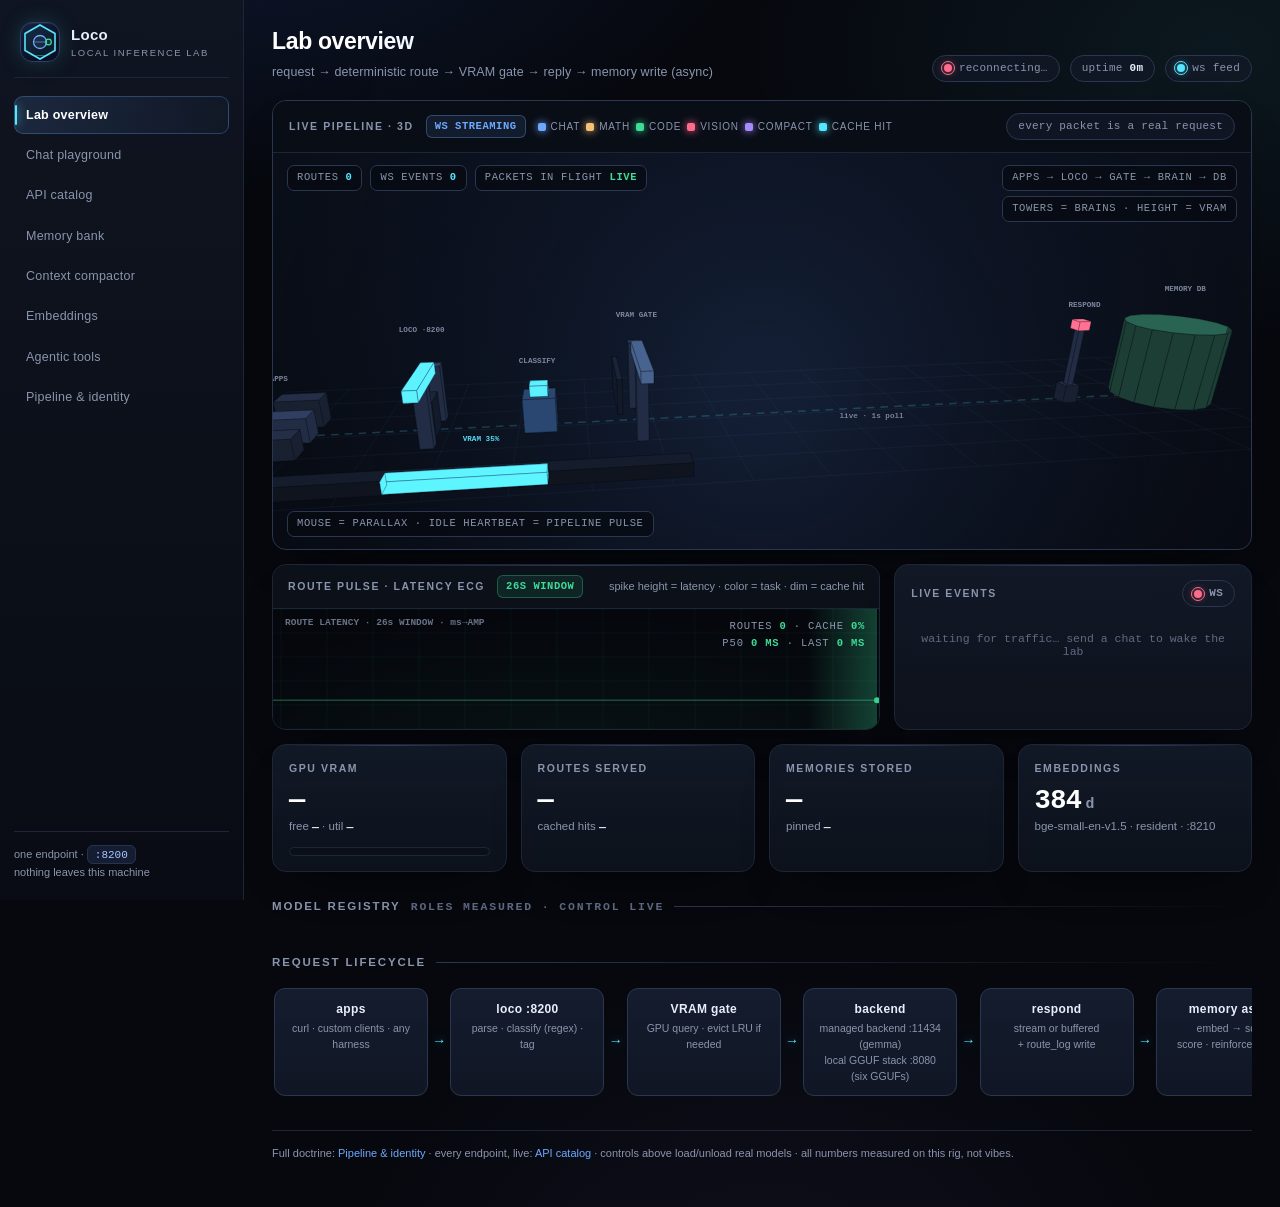
==== ui/index.html @ 3562b2ec "Loco 2.0.0 — local inference lab One local endpoint for the whole rig: deterministic routing, VRAM-g" ====
<!doctype html>
<html lang="en">
<head>
<meta charset="utf-8">
<meta name="viewport" content="width=device-width,initial-scale=1">
<title>Loco — Lab Overview</title>
<link rel="icon" href="data:image/svg+xml,%3Csvg xmlns=%22http://www.w3.org/2000/svg%22 viewBox=%220 0 38 38%22%3E%3Cpath d=%22M19 2 L34 10.5 V27.5 L19 36 L4 27.5 V10.5 Z%22 stroke=%2257e6ff%22 stroke-width=%221.6%22/%3E%3Ccircle cx=%2219%22 cy=%2219%22 r=%226.5%22 stroke=%226ea8ff%22 stroke-width=%221.3%22/%3E%3C/svg%3E">
<link rel="stylesheet" href="/ui/app.css">
</head><body data-active="index.html">
<aside class="side">
  <div class="brand"><div class="logo" style="display:grid;place-items:center"><svg width="38" height="38" viewBox="0 0 38 38" fill="none" xmlns="http://www.w3.org/2000/svg" role="img" aria-label="Loco"><path d="M19 2 L34 10.5 V27.5 L19 36 L4 27.5 V10.5 Z" stroke="#57e6ff" stroke-width="1.6" fill="rgba(87,230,255,0.05)"/><circle cx="19" cy="19" r="6.5" stroke="#6ea8ff" stroke-width="1.3" fill="rgba(110,168,255,0.08)"/><circle cx="27.5" cy="19" r="2.8" stroke="#3ddc97" stroke-width="1.2" fill="rgba(61,220,151,0.1)"/><path d="M13.2 19 H24.8" stroke="#8ab4f8" stroke-width="1.1" opacity="0.55"/></svg></div><div><b>Loco</b><small>local inference lab</small></div></div>
  <nav class="nav" id="nav"></nav>
  <div class="footer">one endpoint · <span class="tag">:8200</span><br>nothing leaves this machine</div>
</aside>
<main class="main">
  <div class="top">
    <div>
      <h1>Lab overview</h1>
      <div class="sub">request → deterministic route → VRAM gate → reply → memory write (async)</div>
    </div>
    <div class="row">
      <span class="pill"><span class="dot live-dot" id="liveDot"></span> <span id="liveTxt">connecting…</span></span>
      <span class="pill">uptime <b id="up">—</b></span>
      <span class="pill"><span class="dot acc"></span> ws feed</span>
    </div>
  </div>

  <!-- ======================= 3D LIVE PIPELINE ======================= -->
  <div class="scene-card card">
    <div class="scene-head">
      <h3>live pipeline · 3d</h3>
      <span class="badge acc">ws streaming</span>
      <div class="legend">
        <span class="lg"><i style="background:#6ea8ff;color:#6ea8ff"></i>chat</span>
        <span class="lg"><i style="background:#f6c177;color:#f6c177"></i>math</span>
        <span class="lg"><i style="background:#3ddc97;color:#3ddc97"></i>code</span>
        <span class="lg"><i style="background:#ff6b8a;color:#ff6b8a"></i>vision</span>
        <span class="lg"><i style="background:#a78bfa;color:#a78bfa"></i>compact</span>
        <span class="lg"><i style="background:#57e6ff;color:#57e6ff"></i>cache hit</span>
      </div>
      <span class="spacer"></span>
      <span class="pill">every packet is a real request</span>
    </div>
    <div class="scene-stage">
      <canvas id="scene"></canvas>
      <div class="hud tl">
        <span class="hud-chip">routes <b id="hudRoutes">0</b></span>
        <span class="hud-chip">ws events <b id="hudEvents">0</b></span>
        <span class="hud-chip grn">packets in flight <b id="hudFly">live</b></span>
      </div>
      <div class="hud tr">
        <span class="hud-chip">apps → loco → gate → brain → db</span>
        <span class="hud-chip amb">towers = brains · height = vram</span>
      </div>
      <div class="hud bl">
        <span class="hud-chip">mouse = parallax · idle heartbeat = pipeline pulse</span>
      </div>
    </div>
  </div>

  <!-- ======================= ECG + EVENT TICKER ======================= -->
  <div class="grid g2" style="grid-template-columns:1.7fr 1fr;margin-top:14px">
    <div class="card ecg-card">
      <div class="ecg-head">
        <h3>route pulse · latency ecg</h3>
        <span class="badge">26s window</span>
        <span class="spacer"></span>
        <span class="muted" style="font-size:11px">spike height = latency · color = task · dim = cache hit</span>
      </div>
      <div class="ecg-body">
        <canvas id="ecg"></canvas>
        <div class="ecg-stats" id="ecgStats">waiting for traffic…</div>
      </div>
    </div>
    <div class="card">
      <h3>live events <span class="spacer"></span><span class="pill"><span class="dot live-dot"></span> ws</span></h3>
      <div class="ticker" id="ticker"><div class="empty">waiting for traffic… send a chat to wake the lab</div></div>
    </div>
  </div>

  <!-- ============================ KPIs ============================ -->
  <div class="grid g4" style="margin-top:14px">
    <div class="card">
      <h3>GPU VRAM</h3>
      <div class="kpi" id="gpuUsed">—</div>
      <small class="mini">free <b id="gpuFree">—</b> · util <b id="gpuUtil">—</b></small>
      <div class="bar" style="margin-top:10px"><i id="gpuBar" style="width:0%"></i></div>
    </div>
    <div class="card">
      <h3>Routes served</h3>
      <div class="kpi" id="routes">—</div>
      <small class="mini">cached hits <b id="cacheHits">—</b></small>
    </div>
    <div class="card">
      <h3>Memories stored</h3>
      <div class="kpi" id="notes">—</div>
      <small class="mini">pinned <b id="pinned">—</b></small>
    </div>
    <div class="card">
      <h3>Embeddings</h3>
      <div class="kpi">384<span class="u">d</span></div>
      <small class="mini">bge-small-en-v1.5 · resident · :8210</small>
    </div>
  </div>

  <div id="presetBanner" style="margin-top:14px"></div>

  <!-- ========================= REGISTRY ========================= -->
  <div class="sec">model registry <span class="n">roles measured · control live</span></div>
  <div class="grid g3" id="registry"></div>

  <!-- ========================= PIPELINE ========================= -->
  <div class="sec">request lifecycle</div>
  <div class="flow" id="pipeline">
    <div class="step"><b>apps</b><small>curl · custom clients · any harness</small></div>
    <div class="arrow">→</div>
    <div class="step"><b>loco :8200</b><small>parse · classify (regex) · tag</small></div>
    <div class="arrow">→</div>
    <div class="step"><b>VRAM gate</b><small>GPU query · evict LRU if needed</small></div>
    <div class="arrow">→</div>
    <div class="step"><b>backend</b><small>managed backend :11434 (gemma)<br>local GGUF stack :8080 (six GGUFs)</small></div>
    <div class="arrow">→</div>
    <div class="step"><b>respond</b><small>stream or buffered<br>+ route_log write</small></div>
    <div class="arrow">→</div>
    <div class="step"><b>memory async</b><small>embed → sqlite<br>score · reinforce · decay</small></div>
  </div>

  <div class="footer">
    Full doctrine: <a href="/ui/pipeline.html">Pipeline &amp; identity</a> ·
    every endpoint, live: <a href="/ui/api.html">API catalog</a> ·
    controls above load/unload real models · all numbers measured on this rig, not vibes.
  </div>
</main>
<script src="/ui/app.js"></script>
<script src="/ui/scene.js"></script>
<script src="/ui/index.js"></script>
</body>
</html>
---- ui/app.css ----
/* ============================================================================
   Loco UI — instrument-panel design system
   zero dependencies · system font stacks · no CDNs, no web fonts
   dark lab console: deep navy field, hairline panels, monospace numerics
   ========================================================================== */
:root{
  --bg:#06080e;
  --glow-a:rgba(64,120,255,.14);
  --glow-b:rgba(87,230,255,.07);
  --glow-c:rgba(167,139,250,.06);
  --panel:#0d121c;
  --panel2:#121927;
  --panel3:#182135;
  --line:#1d2637;
  --line2:#2b3650;
  --text:#e9eefb;
  --dim:#8a95ad;
  --dim2:#5f6a82;
  --acc:#6ea8ff;
  --acc2:#57e6ff;
  --grn:#3ddc97;
  --amb:#f6c177;
  --red:#ff6b8a;
  --vio:#a78bfa;
  --mono:ui-monospace,SFMono-Regular,"SF Mono",Menlo,Consolas,"Liberation Mono",monospace;
  --sans:ui-sans-serif,-apple-system,BlinkMacSystemFont,"Segoe UI",Roboto,Helvetica,Arial,sans-serif;
  --rad:14px;
  --rad-sm:9px;
  --shadow:0 22px 48px -28px rgba(0,0,0,.9);
  --side-w:244px;
}
*{box-sizing:border-box;margin:0;padding:0}
html{-webkit-text-size-adjust:100%}
body{
  background:
    radial-gradient(900px 520px at 18% -10%, var(--glow-a), transparent 60%),
    radial-gradient(760px 480px at 95% 4%, var(--glow-b), transparent 62%),
    radial-gradient(680px 560px at 60% 110%, var(--glow-c), transparent 65%),
    var(--bg);
  color:var(--text);
  font:14px/1.55 var(--sans);
  display:flex;
  min-height:100vh;
  -webkit-font-smoothing:antialiased;
}
a{color:var(--acc);text-decoration:none;transition:color .15s}
a:hover{color:var(--acc2)}
code,pre{font-family:var(--mono);background:var(--panel2);border:1px solid var(--line);border-radius:7px}
code{padding:1px 5px;font-size:.92em;color:#bcd3ff}
pre{padding:11px 12px;overflow:auto;font-size:12px;line-height:1.6}
pre code{background:none;border:none;padding:0;color:inherit}
b,strong{font-weight:650}
em{color:var(--acc2);font-style:normal}
::selection{background:rgba(110,168,255,.28)}
::-webkit-scrollbar{width:10px;height:10px}
::-webkit-scrollbar-track{background:transparent}
::-webkit-scrollbar-thumb{background:#1c2536;border-radius:99px;border:2px solid transparent;background-clip:content-box}
::-webkit-scrollbar-thumb:hover{background:#2b3650;background-clip:content-box}

/* ---------- sidebar ------------------------------------------------------ */
.side{
  width:var(--side-w);flex:0 0 var(--side-w);
  background:linear-gradient(180deg,rgba(16,22,34,.94),rgba(9,12,20,.96));
  border-right:1px solid var(--line);
  padding:18px 14px;
  position:sticky;top:0;height:100vh;
  display:flex;flex-direction:column;
  backdrop-filter:blur(6px);
  z-index:5;
}
.brand{display:flex;align-items:center;gap:11px;padding:4px 6px 15px;border-bottom:1px solid var(--line);margin-bottom:12px}
.brand .logo{
  width:40px;height:40px;border-radius:12px;
  background:linear-gradient(140deg,#16233f,#0a1020 70%);
  border:1px solid #2b3f6b;
  display:grid;place-items:center;
  box-shadow:0 0 24px -8px rgba(87,230,255,.5), inset 0 1px 0 rgba(255,255,255,.06);
  position:relative;overflow:hidden;
}
.brand .logo svg{display:block}
.brand .logo::after{
  content:"";position:absolute;inset:auto 8px 5px;height:1.5px;border-radius:2px;
  background:linear-gradient(90deg,transparent,var(--acc2),transparent);
  opacity:.45;animation:sweep 3.2s ease-in-out infinite;
}
.brand b{font-size:15px;letter-spacing:.02em}
.brand small{display:block;color:var(--dim);font-size:9.5px;letter-spacing:.16em;text-transform:uppercase}
.nav{display:flex;flex-direction:column;gap:2px;margin-top:6px;overflow-y:auto}
.nav a{
  position:relative;padding:8.5px 11px;border-radius:9px;color:var(--dim);
  font-size:12.5px;letter-spacing:.02em;transition:.15s;border:1px solid transparent;
}
.nav a::before{
  content:"";position:absolute;left:0;top:22%;bottom:22%;width:2px;border-radius:2px;
  background:var(--acc2);opacity:0;transform:scaleY(.3);transition:.18s;
}
.nav a:hover{background:rgba(24,33,53,.7);color:var(--text)}
.nav a.active{
  background:linear-gradient(90deg,rgba(110,168,255,.14),rgba(110,168,255,.03));
  color:#fff;border-color:rgba(110,168,255,.28);font-weight:600;
}
.nav a.active::before{opacity:1;transform:scaleY(1);box-shadow:0 0 10px var(--acc2)}
.nav .nav-sec{
  font-size:9.5px;letter-spacing:.18em;text-transform:uppercase;color:var(--dim2);
  padding:12px 11px 4px;
}
.side .footer{margin-top:auto}

/* ---------- main / header ------------------------------------------------ */
.main{flex:1;padding:24px 28px 44px;max-width:1480px;min-width:0}
.top{display:flex;align-items:flex-end;justify-content:space-between;margin-bottom:18px;gap:14px;flex-wrap:wrap}
.top h1{
  font-size:23px;font-weight:700;letter-spacing:-.015em;
  background:linear-gradient(92deg,#fff 20%,#a9c6ff 90%);
  -webkit-background-clip:text;background-clip:text;color:transparent;
}
.top .sub{color:var(--dim);font-size:12.5px;margin-top:3px;letter-spacing:.01em}
.top .sub b{color:var(--acc2);font-weight:600}
.row{display:flex;gap:10px;align-items:center;flex-wrap:wrap}
.spacer{flex:1}
.sec{
  display:flex;align-items:center;gap:10px;
  margin:26px 0 12px;font-size:11.5px;font-weight:700;
  letter-spacing:.16em;text-transform:uppercase;color:var(--dim);
}
.sec::after{content:"";flex:1;height:1px;background:linear-gradient(90deg,var(--line2),transparent)}
.sec .n{color:var(--dim2);font-family:var(--mono);font-weight:600}

/* ---------- pills / dots / badges ---------------------------------------- */
.pill{
  display:inline-flex;align-items:center;gap:7px;
  padding:4px 11px;border:1px solid var(--line2);border-radius:99px;
  font-size:11px;color:var(--dim);background:rgba(18,25,39,.75);
  font-family:var(--mono);letter-spacing:.02em;white-space:nowrap;
}
.pill b{color:var(--text);font-weight:650}
.dot{width:8px;height:8px;border-radius:50%;background:var(--grn);position:relative;flex:none}
.dot::after{
  content:"";position:absolute;inset:-3px;border-radius:50%;
  border:1px solid currentColor;color:inherit;background:transparent;
}
.live-dot{background:var(--grn);box-shadow:0 0 9px var(--grn);animation:beat 2s ease-out infinite}
.live-dot.bad{background:var(--red);box-shadow:0 0 9px var(--red);animation:none}
.dot.warn{background:var(--amb);box-shadow:0 0 8px rgba(246,193,119,.7);animation:beat 2.6s ease-out infinite}
.dot.bad{background:var(--red);box-shadow:0 0 8px rgba(255,107,138,.75)}
.dot.acc{background:var(--acc2);box-shadow:0 0 8px rgba(87,230,255,.75)}
.badge{
  display:inline-block;padding:3px 8px;border-radius:6px;
  background:rgba(61,220,151,.1);color:var(--grn);
  border:1px solid rgba(61,220,151,.3);
  font:600 10.5px/1.4 var(--mono);letter-spacing:.05em;text-transform:uppercase;
}
.badge.warn{background:rgba(246,193,119,.09);color:var(--amb);border-color:rgba(246,193,119,.32)}
.badge.acc{background:rgba(110,168,255,.1);color:var(--acc);border-color:rgba(110,168,255,.32)}
.badge.vio{background:rgba(167,139,250,.1);color:var(--vio);border-color:rgba(167,139,250,.32)}
.tag{
  font:11px/1.5 var(--mono);color:#a9c6ff;
  background:#141d31;border:1px solid #26334f;border-radius:6px;
  padding:2.5px 7px;white-space:nowrap;
}
.tag.ok{color:var(--grn);background:#0e1f19;border-color:#1d4034}
.tag.warn{color:var(--amb);background:#241d10;border-color:#45361c}
.tag.bad{color:var(--red);background:#25121a;border-color:#4a2130}

/* ---------- grids / cards ------------------------------------------------ */
.grid{display:grid;gap:14px}
.g4{grid-template-columns:repeat(4,minmax(0,1fr))}
.g3{grid-template-columns:repeat(3,minmax(0,1fr))}
.g2{grid-template-columns:repeat(2,minmax(0,1fr))}
@media(max-width:1180px){.g4{grid-template-columns:repeat(2,1fr)}.g3{grid-template-columns:repeat(2,1fr)}}
.card{
  background:linear-gradient(180deg,rgba(19,26,41,.9),rgba(13,18,28,.94));
  border:1px solid var(--line);
  border-radius:var(--rad);
  padding:15px 16px;
  position:relative;
  box-shadow:var(--shadow);
  min-width:0;
}
.card::before{
  content:"";position:absolute;left:14px;right:14px;top:0;height:1px;
  background:linear-gradient(90deg,transparent,rgba(160,190,255,.22),transparent);
}
.card h3{
  font-size:10.5px;color:var(--dim);text-transform:uppercase;
  letter-spacing:.15em;margin-bottom:11px;font-weight:700;
  display:flex;align-items:center;gap:8px;
}
.card h3 .spacer{flex:1}
.card p{font-size:12.5px;color:#b6c2d8}
.card.tight{padding:12px 13px}
.card.accent{border-color:rgba(110,168,255,.35);box-shadow:0 0 0 1px rgba(110,168,255,.08),var(--shadow)}
.kpi{
  font:700 27px/1.05 var(--mono);letter-spacing:-.02em;
  font-variant-numeric:tabular-nums;color:#fff;
  transition:color .3s,text-shadow .3s;
}
.kpi small{display:block;color:var(--dim);font:11.5px/1.5 var(--sans);margin-top:5px;letter-spacing:.04em}
.kpi.flash{color:var(--acc2);text-shadow:0 0 18px rgba(87,230,255,.6)}
.kpi .u{font-size:.55em;color:var(--dim);font-weight:600;margin-left:4px}
.bar{height:9px;background:#0a0f19;border:1px solid var(--line);border-radius:99px;overflow:hidden;position:relative}
.bar>i{
  display:block;height:100%;border-radius:99px;
  background:linear-gradient(90deg,#3f7bff,#57e6ff 70%,#9be1ff);
  box-shadow:0 0 14px -2px rgba(87,230,255,.75);
  transition:width .7s cubic-bezier(.22,1,.36,1);
}
.bar.warn>i{background:linear-gradient(90deg,#f0a23c,#f6c177);box-shadow:0 0 14px -2px rgba(246,193,119,.7)}
.bar.bad>i{background:linear-gradient(90deg,#e5484d,#ff6b8a);box-shadow:0 0 14px -2px rgba(255,107,138,.7)}
.mini{font-size:11.5px;color:var(--dim)}
.mini b{color:var(--text);font-family:var(--mono);font-variant-numeric:tabular-nums}

/* ---------- buttons / forms ---------------------------------------------- */
button,.btn{
  cursor:pointer;background:linear-gradient(180deg,#1a2338,#141b2c);
  border:1px solid var(--line2);color:var(--text);
  border-radius:9px;padding:8px 14px;font-size:12px;font-weight:600;
  letter-spacing:.03em;transition:.15s;font-family:var(--sans);
  display:inline-flex;align-items:center;gap:7px;justify-content:center;
}
button:hover,.btn:hover{border-color:var(--acc);color:var(--acc2);transform:translateY(-1px);box-shadow:0 6px 18px -10px rgba(110,168,255,.8)}
button:active,.btn:active{transform:translateY(0)}
.primary{
  background:linear-gradient(180deg,#5aa0ff,#3f7bff);
  border-color:#5aa0ff;color:#04101f;font-weight:750;
  box-shadow:0 8px 24px -12px rgba(87,160,255,.9);
}
.primary:hover{color:#04101f;border-color:#8fc0ff;box-shadow:0 10px 26px -10px rgba(87,160,255,1)}
.danger:hover{border-color:var(--red);color:var(--red);box-shadow:0 6px 18px -10px rgba(255,107,138,.8)}
button[disabled]{opacity:.42;cursor:not-allowed;transform:none!important;box-shadow:none!important}
select,input,textarea{
  background:#0a0f19;border:1px solid var(--line2);color:var(--text);
  border-radius:9px;padding:9px 11px;font:13px/1.5 var(--sans);width:100%;
  transition:border-color .15s,box-shadow .15s;
}
select:focus,input:focus,textarea:focus{
  outline:none;border-color:var(--acc);
  box-shadow:0 0 0 3px rgba(110,168,255,.16);
}
textarea{font-family:var(--mono);font-size:12px;min-height:140px;resize:vertical}
input[type=checkbox]{width:auto;accent-color:var(--acc)}
input[type=range]{accent-color:var(--acc);padding:0;border:none;background:none}
label{font-size:10.5px;color:var(--dim);text-transform:uppercase;letter-spacing:.1em;font-weight:700}
label:has(input[type=checkbox]),label.inline{font-size:12px;text-transform:none;letter-spacing:0;font-weight:500;color:var(--dim)}
select option{background:#0d121c}
::placeholder{color:#4e5871}

/* ---------- tables ------------------------------------------------------- */
.table{width:100%;border-collapse:collapse;font-size:12.5px}
.table th,.table td{padding:9px 11px;border-bottom:1px solid var(--line);text-align:left;vertical-align:top}
.table th{
  color:var(--dim);text-transform:uppercase;font-size:9.5px;letter-spacing:.14em;
  font-weight:700;border-bottom-color:var(--line2);background:rgba(10,15,25,.5);
}
.table tbody tr{transition:background .12s}
.table tbody tr:hover{background:rgba(110,168,255,.05)}
.table td b{color:#fff}
.table .num{font-family:var(--mono);font-variant-numeric:tabular-nums;white-space:nowrap}
.table-wrap{border:1px solid var(--line);border-radius:11px;overflow:auto;background:rgba(10,15,25,.55)}

/* ---------- flow diagram ------------------------------------------------- */
.flow{display:flex;align-items:stretch;gap:0;overflow-x:auto;padding:4px 2px 8px}
.step{
  background:linear-gradient(180deg,#141c2e,#101624);
  border:1px solid var(--line2);border-radius:11px;
  padding:11px 13px;min-width:154px;text-align:center;position:relative;overflow:hidden;
}
.step::after{
  content:"";position:absolute;left:-40%;top:0;bottom:0;width:40%;
  background:linear-gradient(90deg,transparent,rgba(87,230,255,.12),transparent);
  animation:flowline 3.4s linear infinite;
}
.step b{display:block;font-size:12px;letter-spacing:.03em}
.step small{color:var(--dim);font-size:10.5px;line-height:1.5;display:block;margin-top:3px}
.step .n{position:absolute;top:5px;left:7px;font:700 9px var(--mono);color:var(--dim2)}
.arrow{align-self:center;color:var(--acc2);padding:0 7px;font-family:var(--mono);text-shadow:0 0 10px rgba(87,230,255,.7)}

/* ---------- logs / toasts ------------------------------------------------ */
.log{
  background:#05070d;border:1px solid var(--line);border-radius:9px;
  padding:11px 12px;font:11.5px/1.75 var(--mono);color:#9fb4d8;
  max-height:280px;overflow:auto;white-space:pre-wrap;word-break:break-word;
}
.toast{
  position:fixed;bottom:20px;right:20px;
  background:linear-gradient(180deg,#0d1a16,#0a1512);
  border:1px solid rgba(61,220,151,.55);color:var(--grn);
  padding:11px 16px;border-radius:11px;font-size:12.5px;font-weight:600;
  opacity:0;transform:translateY(10px);transition:.22s;z-index:80;
  box-shadow:0 18px 44px -20px rgba(61,220,151,.5);max-width:420px;
}
.toast.show{opacity:1;transform:translateY(0)}
.toast.err{border-color:rgba(255,107,138,.55);color:var(--red);background:linear-gradient(180deg,#1a0d12,#150a0e);box-shadow:0 18px 44px -20px rgba(255,107,138,.5)}

/* ---------- misc utility ------------------------------------------------- */
.muted{color:var(--dim)}
.ok{color:var(--grn)}.warn{color:var(--amb)}.bad{color:var(--red)}.acc{color:var(--acc2)}
.mono{font-family:var(--mono)}
.dim2{color:var(--dim2)}
.footer{
  color:var(--dim);font-size:11px;margin-top:26px;
  border-top:1px solid var(--line);padding-top:13px;line-height:1.7;
}
.footer a{color:var(--acc)}
.ident pre{white-space:pre-wrap}
.cfgPanel{margin-top:11px;border-top:1px dashed var(--line2);padding-top:11px}
.cfgPanel[hidden]{display:none}
.cfgGrid{display:grid;grid-template-columns:repeat(auto-fit,minmax(128px,1fr));gap:9px;margin:7px 0}
.cfgGrid label{margin:0;display:flex;flex-direction:column;gap:3px;font-size:9.5px;color:var(--dim);text-transform:uppercase;letter-spacing:.09em}
.cfgGrid input,.cfgGrid select{padding:7px 9px;font-size:12px}
.cfgHint{font-size:11px;margin-top:7px;color:var(--amb);font-family:var(--mono)}

/* ---------- live scene (3D hero) ----------------------------------------- */
.scene-card{
  padding:0;overflow:hidden;
  background:linear-gradient(180deg,#0b101b,#080b12);
  border:1px solid var(--line2);
}
.scene-card::before{display:none}
.scene-head{
  display:flex;align-items:center;gap:12px;flex-wrap:wrap;
  padding:12px 16px;border-bottom:1px solid var(--line);
  background:rgba(9,13,21,.75);
}
.scene-head h3{margin:0}
.scene-stage{position:relative}
.scene-stage canvas{display:block;width:100%;height:clamp(320px,44vh,470px)}
.hud{
  position:absolute;pointer-events:none;
  font:10.5px/1.5 var(--mono);letter-spacing:.06em;text-transform:uppercase;
  color:var(--dim);display:flex;gap:8px;flex-wrap:wrap;
}
.hud.tl{top:12px;left:14px}
.hud.tr{top:12px;right:14px;flex-direction:column;align-items:flex-end;gap:5px}
.hud.bl{bottom:12px;left:14px}
.hud-chip{
  background:rgba(7,10,17,.72);border:1px solid var(--line2);
  border-radius:7px;padding:4px 9px;backdrop-filter:blur(4px);
  color:var(--dim);
}
.hud-chip b{color:var(--acc2);font-weight:700}
.hud-chip.grn b{color:var(--grn)}
.hud-chip.amb b{color:var(--amb)}
.legend{display:flex;gap:6px;flex-wrap:wrap;align-items:center}
.legend .lg{display:inline-flex;align-items:center;gap:5px;font-size:10px;color:var(--dim);text-transform:uppercase;letter-spacing:.08em}
.legend .lg i{width:8px;height:8px;border-radius:2px;display:inline-block;box-shadow:0 0 8px currentColor}

/* ---------- ECG / pulse strip -------------------------------------------- */
.ecg-card{padding:0;overflow:hidden}
.ecg-head{
  display:flex;align-items:center;gap:12px;padding:10px 15px;
  border-bottom:1px solid var(--line);background:rgba(9,13,21,.7);flex-wrap:wrap;
}
.ecg-head h3{margin:0}
.ecg-body{position:relative;background:radial-gradient(600px 200px at 50% 120%,rgba(61,220,151,.05),transparent 70%),#05070d}
.ecg-body canvas{display:block;width:100%;height:120px}
.ecg-stats{
  position:absolute;top:9px;right:14px;text-align:right;
  font:10.5px/1.6 var(--mono);color:var(--dim);text-transform:uppercase;letter-spacing:.08em;
}
.ecg-stats b{color:var(--grn)}

/* ---------- event ticker ------------------------------------------------- */
.ticker{display:flex;flex-direction:column;gap:0;max-height:264px;overflow:auto}
.ticker .ev{
  display:grid;grid-template-columns:64px 74px 1fr;gap:9px;align-items:baseline;
  padding:7px 4px;border-bottom:1px solid var(--line);
  font:11.5px/1.5 var(--mono);animation:evin .3s ease-out;
}
.ticker .ev:last-child{border-bottom:none}
.ticker .ev .t{color:var(--dim2);font-size:10.5px}
.ticker .ev .k{font-weight:700;letter-spacing:.05em}
.ticker .ev .d{color:#a9b6cf;overflow:hidden;text-overflow:ellipsis;white-space:nowrap}
.ticker .ev.route .k{color:var(--acc)}
.ticker .ev.memory .k{color:var(--grn)}
.ticker .ev.control .k{color:var(--vio)}
.ticker .ev.gpu .k{color:var(--amb)}
.ticker .ev.err .k{color:var(--red)}
.ticker .empty{color:var(--dim2);font:11.5px var(--mono);padding:14px 4px;text-align:center}

/* ---------- endpoint catalog --------------------------------------------- */
.ep-toolbar{display:flex;gap:10px;align-items:center;flex-wrap:wrap;margin-bottom:14px}
.ep-search{flex:1;min-width:220px;max-width:420px}
.ep-group{margin-bottom:22px}
.ep-group>.ep-gname{
  display:flex;align-items:center;gap:9px;margin:0 0 9px;
  font-size:11px;font-weight:800;letter-spacing:.16em;text-transform:uppercase;color:var(--dim);
}
.ep-group>.ep-gname::after{content:"";flex:1;height:1px;background:linear-gradient(90deg,var(--line2),transparent)}
.ep-group>.ep-gname .cnt{font:600 10px var(--mono);color:var(--dim2);background:var(--panel2);border:1px solid var(--line);border-radius:99px;padding:2px 8px}
.ep{
  display:grid;grid-template-columns:64px minmax(210px,1.1fr) 2fr auto;
  gap:12px;align-items:center;
  padding:9px 12px;margin-bottom:7px;
  background:linear-gradient(180deg,rgba(19,26,41,.85),rgba(13,18,28,.9));
  border:1px solid var(--line);border-radius:11px;
  cursor:pointer;transition:.14s;
}
.ep:hover{border-color:rgba(110,168,255,.45);transform:translateX(3px);box-shadow:-6px 0 22px -14px rgba(110,168,255,.9)}
.ep.sel{border-color:var(--acc);background:linear-gradient(180deg,rgba(28,42,70,.9),rgba(15,22,36,.95))}
.ep .method{
  font:800 10px/1 var(--mono);letter-spacing:.1em;text-align:center;
  padding:6px 0;border-radius:6px;border:1px solid;
}
.ep .method.get{color:var(--acc2);border-color:rgba(87,230,255,.4);background:rgba(87,230,255,.09)}
.ep .method.post{color:var(--grn);border-color:rgba(61,220,151,.4);background:rgba(61,220,151,.09)}
.ep .method.ws{color:var(--vio);border-color:rgba(167,139,250,.4);background:rgba(167,139,250,.09)}
.ep .path{font:12.5px/1.5 var(--mono);color:#dce6ff;word-break:break-all}
.ep .path .ph{color:var(--amb)}
.ep .desc{font-size:12px;color:var(--dim);line-height:1.5}
.ep .go{font-size:10.5px;color:var(--dim2);text-transform:uppercase;letter-spacing:.1em;white-space:nowrap}
.ep:hover .go{color:var(--acc2)}
@media(max-width:900px){.ep{grid-template-columns:60px 1fr;}.ep .desc,.ep .go{display:none}}

/* ---------- API console -------------------------------------------------- */
.console-grid{display:grid;grid-template-columns:minmax(0,1fr) minmax(0,1fr);gap:14px}
@media(max-width:1080px){.console-grid{grid-template-columns:1fr}}
.console-head{
  display:flex;align-items:center;gap:10px;margin-bottom:10px;flex-wrap:wrap;
}
.console-head .path{font:13px var(--mono);color:#dce6ff;word-break:break-all}
.console textarea{min-height:200px;font-size:12px}
.console .out{
  background:#05070d;border:1px solid var(--line);border-radius:9px;
  padding:11px 12px;font:11.5px/1.65 var(--mono);color:#9fb4d8;
  min-height:200px;max-height:440px;overflow:auto;white-space:pre-wrap;word-break:break-word;
}
.console .status-line{
  display:flex;gap:9px;align-items:center;font:11px var(--mono);
  color:var(--dim);text-transform:uppercase;letter-spacing:.08em;margin-bottom:8px;flex-wrap:wrap;
}
.st{padding:3px 9px;border-radius:6px;border:1px solid;font-weight:700}
.st.ok{color:var(--grn);border-color:rgba(61,220,151,.45);background:rgba(61,220,151,.08)}
.st.err{color:var(--red);border-color:rgba(255,107,138,.45);background:rgba(255,107,138,.08)}
.st.idle{color:var(--dim2);border-color:var(--line2)}

/* ---------- chat page ---------------------------------------------------- */
.chat-grid{display:grid;grid-template-columns:minmax(340px,430px) minmax(0,1fr);gap:14px}
@media(max-width:1080px){.chat-grid{grid-template-columns:1fr}}
.chat-out{
  min-height:56vh;white-space:pre-wrap;font-size:13.5px;line-height:1.7;
  font-family:var(--sans);background:#05070d;border:1px solid var(--line);
  border-radius:10px;padding:14px;overflow:auto;color:#dbe4f5;
}
.chat-out:empty::before{content:"response streams here…";color:var(--dim2);font-family:var(--mono);font-size:12px}
.stream-cursor::after{
  content:"▍";color:var(--acc2);animation:blink 1s steps(2) infinite;
}

/* ---------- responsive --------------------------------------------------- */
@media(max-width:900px){
  body{flex-direction:column}
  .side{position:static;height:auto;width:100%;flex:none;border-right:none;border-bottom:1px solid var(--line);padding:14px}
  .nav{flex-direction:row;flex-wrap:wrap}
  .nav a{padding:7px 11px;font-size:12px}
  .nav a::before{display:none}
  .nav .nav-sec{display:none}
  .side .footer{display:none}
  .main{padding:18px 15px 36px}
  .g4,.g3,.g2{grid-template-columns:1fr}
  .scene-stage canvas{height:300px}
}

/* ---------- keyframes ---------------------------------------------------- */
@keyframes beat{
  0%{box-shadow:0 0 0 0 rgba(61,220,151,.55)}
  70%{box-shadow:0 0 0 7px rgba(61,220,151,0)}
  100%{box-shadow:0 0 0 0 rgba(61,220,151,0)}
}
@keyframes sweep{
  0%,100%{opacity:.25;transform:translateX(-3px)}
  50%{opacity:1;transform:translateX(3px)}
}
@keyframes flowline{
  0%{left:-40%}
  60%,100%{left:130%}
}
@keyframes blink{50%{opacity:0}}
@keyframes evin{from{opacity:0;transform:translateY(-4px)}to{opacity:1;transform:none}}
@media(prefers-reduced-motion:reduce){
  *,*::before,*::after{animation-duration:.001s!important;transition-duration:.001s!important}
}
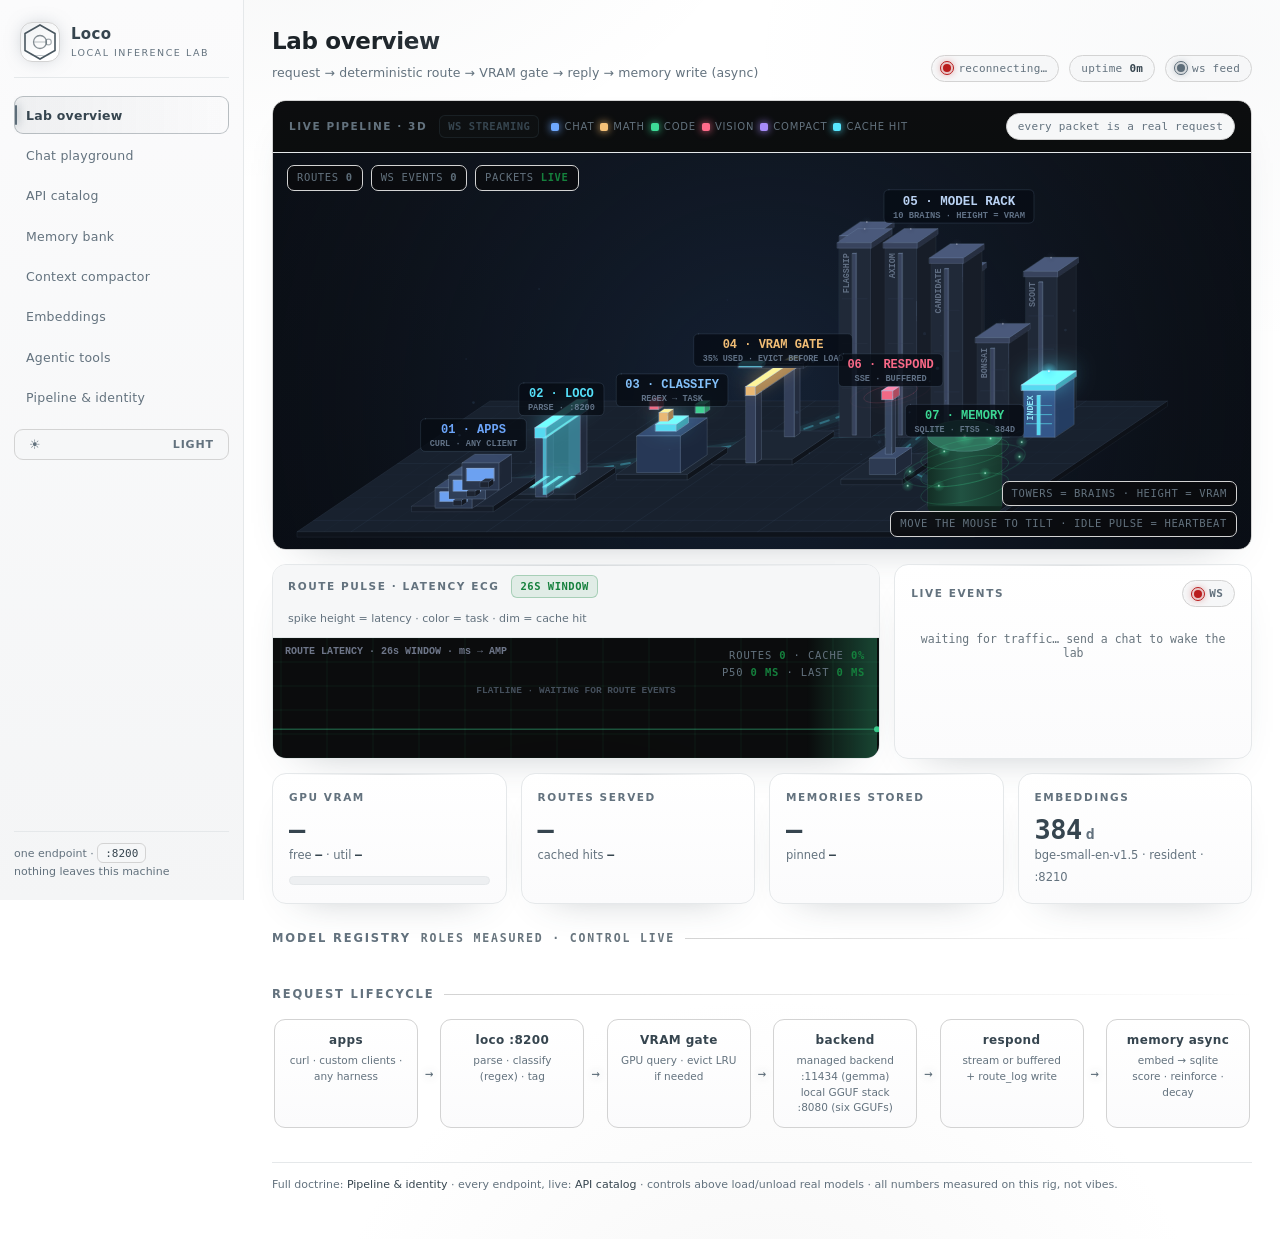
==== commit 5f7c31bb: "ui: fix the 3D scenes and a pile of layout bugs across the lab pages The tools and pipeline scenes w" ====
--- a/ui/index.html
+++ b/ui/index.html
@@ -4,11 +4,12 @@
 <meta charset="utf-8">
 <meta name="viewport" content="width=device-width,initial-scale=1">
 <title>Loco — Lab Overview</title>
-<link rel="icon" href="data:image/svg+xml,%3Csvg xmlns=%22http://www.w3.org/2000/svg%22 viewBox=%220 0 38 38%22%3E%3Cpath d=%22M19 2 L34 10.5 V27.5 L19 36 L4 27.5 V10.5 Z%22 stroke=%2257e6ff%22 stroke-width=%221.6%22/%3E%3Ccircle cx=%2219%22 cy=%2219%22 r=%226.5%22 stroke=%226ea8ff%22 stroke-width=%221.3%22/%3E%3C/svg%3E">
+<link rel="icon" href="data:image/svg+xml,%3Csvg xmlns=%22http://www.w3.org/2000/svg%22 viewBox=%220 0 38 38%22%3E%3Cpath d=%22M19 2 L34 10.5 V27.5 L19 36 L4 27.5 V10.5 Z%22 stroke=%2336454f%22 stroke-width=%221.6%22/%3E%3Ccircle cx=%2219%22 cy=%2219%22 r=%226.5%22 stroke=%23708090%22 stroke-width=%221.3%22/%3E%3C/svg%3E">
+<script>try{if(localStorage.getItem("loco-theme")==="dark")document.documentElement.dataset.theme="dark"}catch(e){}</script>
 <link rel="stylesheet" href="/ui/app.css">
 </head><body data-active="index.html">
 <aside class="side">
-  <div class="brand"><div class="logo" style="display:grid;place-items:center"><svg width="38" height="38" viewBox="0 0 38 38" fill="none" xmlns="http://www.w3.org/2000/svg" role="img" aria-label="Loco"><path d="M19 2 L34 10.5 V27.5 L19 36 L4 27.5 V10.5 Z" stroke="#57e6ff" stroke-width="1.6" fill="rgba(87,230,255,0.05)"/><circle cx="19" cy="19" r="6.5" stroke="#6ea8ff" stroke-width="1.3" fill="rgba(110,168,255,0.08)"/><circle cx="27.5" cy="19" r="2.8" stroke="#3ddc97" stroke-width="1.2" fill="rgba(61,220,151,0.1)"/><path d="M13.2 19 H24.8" stroke="#8ab4f8" stroke-width="1.1" opacity="0.55"/></svg></div><div><b>Loco</b><small>local inference lab</small></div></div>
+  <div class="brand"><div class="logo" style="display:grid;place-items:center"><svg width="38" height="38" viewBox="0 0 38 38" fill="none" xmlns="http://www.w3.org/2000/svg" role="img" aria-label="Loco"><path d="M19 2 L34 10.5 V27.5 L19 36 L4 27.5 V10.5 Z" stroke="currentColor" stroke-width="1.6" opacity=".9"/><circle cx="19" cy="19" r="6.5" stroke="currentColor" stroke-width="1.3" opacity=".6"/><circle cx="27.5" cy="19" r="2.8" stroke="currentColor" stroke-width="1.2" opacity=".42"/><path d="M13.2 19 H24.8" stroke="currentColor" stroke-width="1.1" opacity=".35"/></svg></div><div><b>Loco</b><small>local inference lab</small></div></div>
   <nav class="nav" id="nav"></nav>
   <div class="footer">one endpoint · <span class="tag">:8200</span><br>nothing leaves this machine</div>
 </aside>
@@ -46,14 +47,11 @@
       <div class="hud tl">
         <span class="hud-chip">routes <b id="hudRoutes">0</b></span>
         <span class="hud-chip">ws events <b id="hudEvents">0</b></span>
-        <span class="hud-chip grn">packets in flight <b id="hudFly">live</b></span>
+        <span class="hud-chip grn">packets <b id="hudFly">live</b></span>
       </div>
-      <div class="hud tr">
-        <span class="hud-chip">apps → loco → gate → brain → db</span>
-        <span class="hud-chip amb">towers = brains · height = vram</span>
-      </div>
-      <div class="hud bl">
-        <span class="hud-chip">mouse = parallax · idle heartbeat = pipeline pulse</span>
+      <div class="hud br">
+        <span class="hud-chip amb">towers = brains · height = VRAM</span>
+        <span class="hud-chip">move the mouse to tilt · idle pulse = heartbeat</span>
       </div>
     </div>
   </div>
--- a/ui/app.css
+++ b/ui/app.css
@@ -1,33 +1,145 @@
 /* ============================================================================
-   Loco UI — instrument-panel design system
+   Loco UI — Modern Minimalist theme
    zero dependencies · system font stacks · no CDNs, no web fonts
-   dark lab console: deep navy field, hairline panels, monospace numerics
+   palette: charcoal #36454f · slate #708090 · light gray #d3d3d3 · white
+   two modes (light default / dark) driven by <html data-theme="dark">
    ========================================================================== */
 :root{
-  --bg:#06080e;
-  --glow-a:rgba(64,120,255,.14);
-  --glow-b:rgba(87,230,255,.07);
-  --glow-c:rgba(167,139,250,.06);
-  --panel:#0d121c;
-  --panel2:#121927;
-  --panel3:#182135;
-  --line:#1d2637;
-  --line2:#2b3650;
-  --text:#e9eefb;
-  --dim:#8a95ad;
-  --dim2:#5f6a82;
-  --acc:#6ea8ff;
-  --acc2:#57e6ff;
-  --grn:#3ddc97;
-  --amb:#f6c177;
-  --red:#ff6b8a;
-  --vio:#a78bfa;
-  --mono:ui-monospace,SFMono-Regular,"SF Mono",Menlo,Consolas,"Liberation Mono",monospace;
-  --sans:ui-sans-serif,-apple-system,BlinkMacSystemFont,"Segoe UI",Roboto,Helvetica,Arial,sans-serif;
+  /* ---- Modern Minimalist · light (default) ------------------------------ */
+  --bg:#ffffff;
+  --glow-a:rgba(54,69,79,.05);
+  --glow-b:rgba(112,128,144,.045);
+  --glow-c:rgba(211,211,211,.20);
+  --panel:#ffffff;
+  --panel2:#f6f7f8;
+  --panel3:#edeff1;
+  --card-a:#ffffff;
+  --card-b:#fbfbfc;
+  --side-a:#fbfbfc;
+  --side-b:#f4f5f6;
+  --line:#e5e8ea;
+  --line2:#d3d3d3;
+  --text:#36454f;
+  --dim:#63727e;
+  --dim2:#68757e;
+  --acc:#36454f;
+  --acc2:#5d6d79;
+  --grn:#15803d;
+  --amb:#b45309;
+  --red:#b91c1c;
+  --vio:#7c3aed;
+  --ok:#15803d;
+  --warn:#b45309;
+  --bad:#b91c1c;
+  --h1a:#1c2328;
+  --h1b:#708090;
+  --sel:rgba(54,69,79,.16);
+  --card-line:rgba(54,69,79,.16);
+  --btn-a:#ffffff;
+  --btn-b:#eef0f2;
+  --primary-a:#4a5a66;
+  --primary-b:#36454f;
+  --primary-fg:#ffffff;
+  --field-bg:#ffffff;
+  --code-bg:#f5f6f7;
+  --code-fg:#4a5a66;
+  --bar-a:#aab4ba;
+  --bar-b:#36454f;
+  --bar-warn-a:#8d9aa3;
+  --bar-warn-b:#5d6d79;
+  --bar-bad-a:#36454f;
+  --bar-bad-b:#14181b;
+  --th-bg:rgba(54,69,79,.03);
+  --acc-bg:rgba(54,69,79,.06);
+  --acc-bd:rgba(54,69,79,.30);
+  --grn-bg:rgba(21,128,61,.09);
+  --grn-bd:rgba(21,128,61,.28);
+  --amb-bg:rgba(180,83,9,.10);
+  --amb-bd:rgba(180,83,9,.32);
+  --red-bg:rgba(185,28,28,.09);
+  --red-bd:rgba(185,28,28,.38);
+  --vio-bg:rgba(124,58,237,.08);
+  --vio-bd:rgba(124,58,237,.25);
+  --toast-bg:#ffffff;
+  --toast-err-bg:#ffffff;
+  --shadow:0 18px 42px -30px rgba(54,69,79,.42);
+  --mono:"DejaVu Sans Mono",ui-monospace,SFMono-Regular,"SF Mono",Menlo,Consolas,"Liberation Mono",monospace;
+  --sans:"DejaVu Sans",ui-sans-serif,-apple-system,BlinkMacSystemFont,"Segoe UI",Roboto,Helvetica,Arial,sans-serif;
   --rad:14px;
   --rad-sm:9px;
-  --shadow:0 22px 48px -28px rgba(0,0,0,.9);
   --side-w:244px;
+  /* Scene viewport backgrounds — dark in both modes so plotted data stays visible. */
+  --scene-bg-a:#121416;
+  --scene-bg-b:#0b0c0d;
+  --scene-head-bg:rgba(10,11,12,.75);
+  --hud-bg:rgba(10,11,12,.72);
+  color-scheme:light;
+}
+:root[data-theme="dark"]{
+  /* ---- Modern Minimalist · dark ---------------------------------------- */
+  --bg:#14181b;
+  --glow-a:rgba(255,255,255,.045);
+  --glow-b:rgba(211,211,211,.03);
+  --glow-c:rgba(112,128,144,.04);
+  --panel:#1c2328;
+  --panel2:#222a30;
+  --panel3:#2a343b;
+  --card-a:#1d242a;
+  --card-b:#181e22;
+  --side-a:#181e22;
+  --side-b:#131719;
+  --line:#2e383f;
+  --line2:#3f4c55;
+  --text:#ffffff;
+  --dim:#d3d3d3;
+  --dim2:#8d9aa3;
+  --acc:#d3d3d3;
+  --acc2:#ffffff;
+  --grn:#4ade80;
+  --amb:#fbbf24;
+  --red:#f87171;
+  --vio:#a78bfa;
+  --ok:#4ade80;
+  --warn:#fbbf24;
+  --bad:#f87171;
+  --h1a:#ffffff;
+  --h1b:#b8c0c5;
+  --sel:rgba(255,255,255,.20);
+  --card-line:rgba(255,255,255,.14);
+  --btn-a:#2a343b;
+  --btn-b:#222a30;
+  --primary-a:#ffffff;
+  --primary-b:#d3d3d3;
+  --primary-fg:#1c2328;
+  --field-bg:#12171a;
+  --code-bg:#0e1113;
+  --code-fg:#c9d0d5;
+  --bar-a:#8d9aa3;
+  --bar-b:#ffffff;
+  --bar-warn-a:#b8c0c5;
+  --bar-warn-b:#ffffff;
+  --bar-bad-a:#ffffff;
+  --bar-bad-b:#d3d3d3;
+  --th-bg:rgba(255,255,255,.03);
+  --acc-bg:rgba(255,255,255,.08);
+  --acc-bd:rgba(255,255,255,.30);
+  --grn-bg:rgba(74,222,128,.10);
+  --grn-bd:rgba(74,222,128,.30);
+  --amb-bg:rgba(251,191,36,.08);
+  --amb-bd:rgba(251,191,36,.28);
+  --red-bg:rgba(248,113,113,.10);
+  --red-bd:rgba(248,113,113,.42);
+  --vio-bg:rgba(167,139,250,.08);
+  --vio-bd:rgba(167,139,250,.25);
+  --toast-bg:#1b1b1b;
+  --toast-err-bg:#161616;
+  --shadow:0 22px 48px -28px rgba(0,0,0,.85);
+  /* Scene viewport backgrounds — same dark values in dark mode. */
+  --scene-bg-a:#121416;
+  --scene-bg-b:#0b0c0d;
+  --scene-head-bg:rgba(10,11,12,.75);
+  --hud-bg:rgba(10,11,12,.72);
+  color-scheme:dark;
 }
 *{box-sizing:border-box;margin:0;padding:0}
 html{-webkit-text-size-adjust:100%}
@@ -42,25 +154,32 @@
   display:flex;
   min-height:100vh;
   -webkit-font-smoothing:antialiased;
+  transition:background-color .2s ease,color .2s ease;
 }
 a{color:var(--acc);text-decoration:none;transition:color .15s}
 a:hover{color:var(--acc2)}
 code,pre{font-family:var(--mono);background:var(--panel2);border:1px solid var(--line);border-radius:7px}
-code{padding:1px 5px;font-size:.92em;color:#bcd3ff}
+code{padding:1px 5px;font-size:.92em;color:var(--code-fg)}
 pre{padding:11px 12px;overflow:auto;font-size:12px;line-height:1.6}
 pre code{background:none;border:none;padding:0;color:inherit}
 b,strong{font-weight:650}
 em{color:var(--acc2);font-style:normal}
-::selection{background:rgba(110,168,255,.28)}
+::selection{background:var(--sel)}
 ::-webkit-scrollbar{width:10px;height:10px}
 ::-webkit-scrollbar-track{background:transparent}
-::-webkit-scrollbar-thumb{background:#1c2536;border-radius:99px;border:2px solid transparent;background-clip:content-box}
-::-webkit-scrollbar-thumb:hover{background:#2b3650;background-clip:content-box}
+::-webkit-scrollbar-thumb{background:var(--line2);border-radius:99px;border:2px solid transparent;background-clip:content-box}
+::-webkit-scrollbar-thumb:hover{background:var(--dim2);background-clip:content-box}
+
+:focus-visible{
+  outline:2px solid var(--acc);
+  outline-offset:2px;
+  border-radius:3px;
+}
 
 /* ---------- sidebar ------------------------------------------------------ */
 .side{
   width:var(--side-w);flex:0 0 var(--side-w);
-  background:linear-gradient(180deg,rgba(16,22,34,.94),rgba(9,12,20,.96));
+  background:linear-gradient(180deg,var(--side-a),var(--side-b));
   border-right:1px solid var(--line);
   padding:18px 14px;
   position:sticky;top:0;height:100vh;
@@ -71,13 +190,13 @@
 .brand{display:flex;align-items:center;gap:11px;padding:4px 6px 15px;border-bottom:1px solid var(--line);margin-bottom:12px}
 .brand .logo{
   width:40px;height:40px;border-radius:12px;
-  background:linear-gradient(140deg,#16233f,#0a1020 70%);
-  border:1px solid #2b3f6b;
+  background:linear-gradient(140deg,var(--panel3),var(--panel) 70%);
+  border:1px solid var(--line2);
   display:grid;place-items:center;
-  box-shadow:0 0 24px -8px rgba(87,230,255,.5), inset 0 1px 0 rgba(255,255,255,.06);
-  position:relative;overflow:hidden;
-}
-.brand .logo svg{display:block}
+  box-shadow:0 0 22px -10px var(--acc2), inset 0 1px 0 rgba(255,255,255,.06);
+  position:relative;overflow:hidden;color:var(--text);
+}
+.brand .logo svg{display:block;color:var(--text)}
 .brand .logo::after{
   content:"";position:absolute;inset:auto 8px 5px;height:1.5px;border-radius:2px;
   background:linear-gradient(90deg,transparent,var(--acc2),transparent);
@@ -94,16 +213,24 @@
   content:"";position:absolute;left:0;top:22%;bottom:22%;width:2px;border-radius:2px;
   background:var(--acc2);opacity:0;transform:scaleY(.3);transition:.18s;
 }
-.nav a:hover{background:rgba(24,33,53,.7);color:var(--text)}
+.nav a:hover{background:var(--panel2);color:var(--text)}
 .nav a.active{
-  background:linear-gradient(90deg,rgba(110,168,255,.14),rgba(110,168,255,.03));
-  color:#fff;border-color:rgba(110,168,255,.28);font-weight:600;
+  background:linear-gradient(90deg,var(--acc-bg),transparent);
+  color:var(--text);border-color:var(--acc-bd);font-weight:600;
 }
 .nav a.active::before{opacity:1;transform:scaleY(1);box-shadow:0 0 10px var(--acc2)}
 .nav .nav-sec{
   font-size:9.5px;letter-spacing:.18em;text-transform:uppercase;color:var(--dim2);
   padding:12px 11px 4px;
 }
+.theme-row{margin-top:12px}
+.theme-toggle{
+  width:100%;justify-content:space-between;
+  font-size:11px;letter-spacing:.08em;text-transform:uppercase;
+  color:var(--dim);background:var(--panel2);border-color:var(--line2);
+}
+.theme-toggle:hover{color:var(--text);border-color:var(--acc);transform:none;box-shadow:none}
+.theme-toggle .tt-ico{font-size:13px;line-height:1}
 .side .footer{margin-top:auto}
 
 /* ---------- main / header ------------------------------------------------ */
@@ -111,7 +238,7 @@
 .top{display:flex;align-items:flex-end;justify-content:space-between;margin-bottom:18px;gap:14px;flex-wrap:wrap}
 .top h1{
   font-size:23px;font-weight:700;letter-spacing:-.015em;
-  background:linear-gradient(92deg,#fff 20%,#a9c6ff 90%);
+  background:linear-gradient(92deg,var(--h1a) 20%,var(--h1b) 90%);
   -webkit-background-clip:text;background-clip:text;color:transparent;
 }
 .top .sub{color:var(--dim);font-size:12.5px;margin-top:3px;letter-spacing:.01em}
@@ -130,7 +257,7 @@
 .pill{
   display:inline-flex;align-items:center;gap:7px;
   padding:4px 11px;border:1px solid var(--line2);border-radius:99px;
-  font-size:11px;color:var(--dim);background:rgba(18,25,39,.75);
+  font-size:11px;color:var(--dim);background:var(--panel2);
   font-family:var(--mono);letter-spacing:.02em;white-space:nowrap;
 }
 .pill b{color:var(--text);font-weight:650}
@@ -141,26 +268,26 @@
 }
 .live-dot{background:var(--grn);box-shadow:0 0 9px var(--grn);animation:beat 2s ease-out infinite}
 .live-dot.bad{background:var(--red);box-shadow:0 0 9px var(--red);animation:none}
-.dot.warn{background:var(--amb);box-shadow:0 0 8px rgba(246,193,119,.7);animation:beat 2.6s ease-out infinite}
-.dot.bad{background:var(--red);box-shadow:0 0 8px rgba(255,107,138,.75)}
-.dot.acc{background:var(--acc2);box-shadow:0 0 8px rgba(87,230,255,.75)}
+.dot.warn{background:var(--amb);box-shadow:0 0 8px var(--amb);animation:beat 2.6s ease-out infinite}
+.dot.bad{background:var(--red);box-shadow:0 0 8px var(--red)}
+.dot.acc{background:var(--acc2);box-shadow:0 0 8px var(--acc2)}
 .badge{
   display:inline-block;padding:3px 8px;border-radius:6px;
-  background:rgba(61,220,151,.1);color:var(--grn);
-  border:1px solid rgba(61,220,151,.3);
+  background:var(--grn-bg);color:var(--grn);
+  border:1px solid var(--grn-bd);
   font:600 10.5px/1.4 var(--mono);letter-spacing:.05em;text-transform:uppercase;
 }
-.badge.warn{background:rgba(246,193,119,.09);color:var(--amb);border-color:rgba(246,193,119,.32)}
-.badge.acc{background:rgba(110,168,255,.1);color:var(--acc);border-color:rgba(110,168,255,.32)}
-.badge.vio{background:rgba(167,139,250,.1);color:var(--vio);border-color:rgba(167,139,250,.32)}
+.badge.warn{background:var(--amb-bg);color:var(--amb);border-color:var(--amb-bd)}
+.badge.acc{background:var(--acc-bg);color:var(--acc);border-color:var(--acc-bd)}
+.badge.vio{background:var(--acc-bg);color:var(--vio);border-color:var(--acc-bd)}
 .tag{
-  font:11px/1.5 var(--mono);color:#a9c6ff;
-  background:#141d31;border:1px solid #26334f;border-radius:6px;
+  font:11px/1.5 var(--mono);color:var(--text);
+  background:var(--panel2);border:1px solid var(--line2);border-radius:6px;
   padding:2.5px 7px;white-space:nowrap;
 }
-.tag.ok{color:var(--grn);background:#0e1f19;border-color:#1d4034}
-.tag.warn{color:var(--amb);background:#241d10;border-color:#45361c}
-.tag.bad{color:var(--red);background:#25121a;border-color:#4a2130}
+.tag.ok{color:var(--grn);background:var(--grn-bg);border-color:var(--grn-bd)}
+.tag.warn{color:var(--amb);background:var(--amb-bg);border-color:var(--amb-bd)}
+.tag.bad{color:var(--red);background:var(--red-bg);border-color:var(--red-bd)}
 
 /* ---------- grids / cards ------------------------------------------------ */
 .grid{display:grid;gap:14px}
@@ -169,7 +296,7 @@
 .g2{grid-template-columns:repeat(2,minmax(0,1fr))}
 @media(max-width:1180px){.g4{grid-template-columns:repeat(2,1fr)}.g3{grid-template-columns:repeat(2,1fr)}}
 .card{
-  background:linear-gradient(180deg,rgba(19,26,41,.9),rgba(13,18,28,.94));
+  background:linear-gradient(180deg,var(--card-a),var(--card-b));
   border:1px solid var(--line);
   border-radius:var(--rad);
   padding:15px 16px;
@@ -179,7 +306,7 @@
 }
 .card::before{
   content:"";position:absolute;left:14px;right:14px;top:0;height:1px;
-  background:linear-gradient(90deg,transparent,rgba(160,190,255,.22),transparent);
+  background:linear-gradient(90deg,transparent,var(--card-line),transparent);
 }
 .card h3{
   font-size:10.5px;color:var(--dim);text-transform:uppercase;
@@ -187,110 +314,110 @@
   display:flex;align-items:center;gap:8px;
 }
 .card h3 .spacer{flex:1}
-.card p{font-size:12.5px;color:#b6c2d8}
+.card h3 .tag{min-width:0;overflow:hidden;text-overflow:ellipsis;text-transform:none;letter-spacing:0;font-weight:500}
+.card p{font-size:12.5px;color:var(--dim)}
 .card.tight{padding:12px 13px}
-.card.accent{border-color:rgba(110,168,255,.35);box-shadow:0 0 0 1px rgba(110,168,255,.08),var(--shadow)}
+.card.accent{border-color:var(--acc-bd);box-shadow:0 0 0 1px var(--acc-bg),var(--shadow)}
 .kpi{
   font:700 27px/1.05 var(--mono);letter-spacing:-.02em;
-  font-variant-numeric:tabular-nums;color:#fff;
+  font-variant-numeric:tabular-nums;color:var(--text);
   transition:color .3s,text-shadow .3s;
 }
 .kpi small{display:block;color:var(--dim);font:11.5px/1.5 var(--sans);margin-top:5px;letter-spacing:.04em}
-.kpi.flash{color:var(--acc2);text-shadow:0 0 18px rgba(87,230,255,.6)}
+.kpi.flash{color:var(--acc2);text-shadow:0 0 18px var(--acc-bd)}
 .kpi .u{font-size:.55em;color:var(--dim);font-weight:600;margin-left:4px}
-.bar{height:9px;background:#0a0f19;border:1px solid var(--line);border-radius:99px;overflow:hidden;position:relative}
+.bar{height:9px;background:var(--panel3);border:1px solid var(--line);border-radius:99px;overflow:hidden;position:relative}
 .bar>i{
   display:block;height:100%;border-radius:99px;
-  background:linear-gradient(90deg,#3f7bff,#57e6ff 70%,#9be1ff);
-  box-shadow:0 0 14px -2px rgba(87,230,255,.75);
+  background:linear-gradient(90deg,var(--bar-a),var(--bar-b));
   transition:width .7s cubic-bezier(.22,1,.36,1);
 }
-.bar.warn>i{background:linear-gradient(90deg,#f0a23c,#f6c177);box-shadow:0 0 14px -2px rgba(246,193,119,.7)}
-.bar.bad>i{background:linear-gradient(90deg,#e5484d,#ff6b8a);box-shadow:0 0 14px -2px rgba(255,107,138,.7)}
+.bar.warn>i{background:linear-gradient(90deg,var(--bar-warn-a),var(--bar-warn-b))}
+.bar.bad>i{background:linear-gradient(90deg,var(--bar-bad-a),var(--bar-bad-b))}
 .mini{font-size:11.5px;color:var(--dim)}
 .mini b{color:var(--text);font-family:var(--mono);font-variant-numeric:tabular-nums}
 
 /* ---------- buttons / forms ---------------------------------------------- */
 button,.btn{
-  cursor:pointer;background:linear-gradient(180deg,#1a2338,#141b2c);
+  cursor:pointer;background:linear-gradient(180deg,var(--btn-a),var(--btn-b));
   border:1px solid var(--line2);color:var(--text);
   border-radius:9px;padding:8px 14px;font-size:12px;font-weight:600;
   letter-spacing:.03em;transition:.15s;font-family:var(--sans);
   display:inline-flex;align-items:center;gap:7px;justify-content:center;
 }
-button:hover,.btn:hover{border-color:var(--acc);color:var(--acc2);transform:translateY(-1px);box-shadow:0 6px 18px -10px rgba(110,168,255,.8)}
+button:hover,.btn:hover{border-color:var(--acc);color:var(--acc);transform:translateY(-1px);box-shadow:0 6px 18px -10px var(--acc-bd)}
 button:active,.btn:active{transform:translateY(0)}
 .primary{
-  background:linear-gradient(180deg,#5aa0ff,#3f7bff);
-  border-color:#5aa0ff;color:#04101f;font-weight:750;
-  box-shadow:0 8px 24px -12px rgba(87,160,255,.9);
-}
-.primary:hover{color:#04101f;border-color:#8fc0ff;box-shadow:0 10px 26px -10px rgba(87,160,255,1)}
-.danger:hover{border-color:var(--red);color:var(--red);box-shadow:0 6px 18px -10px rgba(255,107,138,.8)}
+  background:linear-gradient(180deg,var(--primary-a),var(--primary-b));
+  border-color:var(--primary-b);color:var(--primary-fg);font-weight:750;
+  box-shadow:0 8px 24px -12px var(--acc-bd);
+}
+.primary:hover{color:var(--primary-fg);border-color:var(--primary-a);box-shadow:0 10px 26px -10px var(--acc-bd)}
+.danger:hover{border-color:var(--red);color:var(--red);box-shadow:0 6px 18px -10px var(--red-bd)}
 button[disabled]{opacity:.42;cursor:not-allowed;transform:none!important;box-shadow:none!important}
 select,input,textarea{
-  background:#0a0f19;border:1px solid var(--line2);color:var(--text);
+  background:var(--field-bg);border:1px solid var(--line2);color:var(--text);
   border-radius:9px;padding:9px 11px;font:13px/1.5 var(--sans);width:100%;
   transition:border-color .15s,box-shadow .15s;
 }
 select:focus,input:focus,textarea:focus{
   outline:none;border-color:var(--acc);
-  box-shadow:0 0 0 3px rgba(110,168,255,.16);
+  box-shadow:0 0 0 3px var(--acc-bg);
 }
 textarea{font-family:var(--mono);font-size:12px;min-height:140px;resize:vertical}
 input[type=checkbox]{width:auto;accent-color:var(--acc)}
 input[type=range]{accent-color:var(--acc);padding:0;border:none;background:none}
 label{font-size:10.5px;color:var(--dim);text-transform:uppercase;letter-spacing:.1em;font-weight:700}
 label:has(input[type=checkbox]),label.inline{font-size:12px;text-transform:none;letter-spacing:0;font-weight:500;color:var(--dim)}
-select option{background:#0d121c}
-::placeholder{color:#4e5871}
+select option{background:var(--panel)}
+::placeholder{color:var(--dim2)}
 
 /* ---------- tables ------------------------------------------------------- */
 .table{width:100%;border-collapse:collapse;font-size:12.5px}
 .table th,.table td{padding:9px 11px;border-bottom:1px solid var(--line);text-align:left;vertical-align:top}
 .table th{
   color:var(--dim);text-transform:uppercase;font-size:9.5px;letter-spacing:.14em;
-  font-weight:700;border-bottom-color:var(--line2);background:rgba(10,15,25,.5);
+  font-weight:700;border-bottom-color:var(--line2);background:var(--th-bg);
 }
 .table tbody tr{transition:background .12s}
-.table tbody tr:hover{background:rgba(110,168,255,.05)}
-.table td b{color:#fff}
+.table tbody tr:hover{background:var(--acc-bg)}
+.table td b{color:var(--text)}
 .table .num{font-family:var(--mono);font-variant-numeric:tabular-nums;white-space:nowrap}
-.table-wrap{border:1px solid var(--line);border-radius:11px;overflow:auto;background:rgba(10,15,25,.55)}
+.table-wrap{border:1px solid var(--line);border-radius:11px;overflow:auto;background:var(--panel2)}
 
 /* ---------- flow diagram ------------------------------------------------- */
 .flow{display:flex;align-items:stretch;gap:0;overflow-x:auto;padding:4px 2px 8px}
 .step{
-  background:linear-gradient(180deg,#141c2e,#101624);
+  background:linear-gradient(180deg,var(--card-a),var(--card-b));
   border:1px solid var(--line2);border-radius:11px;
-  padding:11px 13px;min-width:154px;text-align:center;position:relative;overflow:hidden;
+  padding:11px 13px;flex:1 1 0;min-width:112px;text-align:center;position:relative;overflow:hidden;
 }
 .step::after{
   content:"";position:absolute;left:-40%;top:0;bottom:0;width:40%;
-  background:linear-gradient(90deg,transparent,rgba(87,230,255,.12),transparent);
+  background:linear-gradient(90deg,transparent,var(--card-line),transparent);
   animation:flowline 3.4s linear infinite;
 }
 .step b{display:block;font-size:12px;letter-spacing:.03em}
 .step small{color:var(--dim);font-size:10.5px;line-height:1.5;display:block;margin-top:3px}
 .step .n{position:absolute;top:5px;left:7px;font:700 9px var(--mono);color:var(--dim2)}
-.arrow{align-self:center;color:var(--acc2);padding:0 7px;font-family:var(--mono);text-shadow:0 0 10px rgba(87,230,255,.7)}
+.arrow{align-self:center;color:var(--acc2);padding:0 7px;font-family:var(--mono);text-shadow:0 0 10px var(--acc-bd)}
 
 /* ---------- logs / toasts ------------------------------------------------ */
 .log{
-  background:#05070d;border:1px solid var(--line);border-radius:9px;
-  padding:11px 12px;font:11.5px/1.75 var(--mono);color:#9fb4d8;
+  background:var(--code-bg);border:1px solid var(--line);border-radius:9px;
+  padding:11px 12px;font:11.5px/1.75 var(--mono);color:var(--code-fg);
   max-height:280px;overflow:auto;white-space:pre-wrap;word-break:break-word;
 }
 .toast{
   position:fixed;bottom:20px;right:20px;
-  background:linear-gradient(180deg,#0d1a16,#0a1512);
-  border:1px solid rgba(61,220,151,.55);color:var(--grn);
+  background:var(--toast-bg);
+  border:1px solid var(--grn-bd);color:var(--text);
   padding:11px 16px;border-radius:11px;font-size:12.5px;font-weight:600;
   opacity:0;transform:translateY(10px);transition:.22s;z-index:80;
-  box-shadow:0 18px 44px -20px rgba(61,220,151,.5);max-width:420px;
+  box-shadow:0 18px 44px -20px var(--acc-bd);max-width:420px;
 }
 .toast.show{opacity:1;transform:translateY(0)}
-.toast.err{border-color:rgba(255,107,138,.55);color:var(--red);background:linear-gradient(180deg,#1a0d12,#150a0e);box-shadow:0 18px 44px -20px rgba(255,107,138,.5)}
+.toast.err{border-color:var(--red-bd);color:var(--red);background:var(--toast-err-bg);box-shadow:0 18px 44px -20px var(--red-bd)}
 
 /* ---------- misc utility ------------------------------------------------- */
 .muted{color:var(--dim)}
@@ -313,14 +440,14 @@
 /* ---------- live scene (3D hero) ----------------------------------------- */
 .scene-card{
   padding:0;overflow:hidden;
-  background:linear-gradient(180deg,#0b101b,#080b12);
+  background:linear-gradient(180deg,var(--scene-bg-a),var(--scene-bg-b));
   border:1px solid var(--line2);
 }
 .scene-card::before{display:none}
 .scene-head{
   display:flex;align-items:center;gap:12px;flex-wrap:wrap;
   padding:12px 16px;border-bottom:1px solid var(--line);
-  background:rgba(9,13,21,.75);
+  background:var(--scene-head-bg);
 }
 .scene-head h3{margin:0}
 .scene-stage{position:relative}
@@ -333,8 +460,9 @@
 .hud.tl{top:12px;left:14px}
 .hud.tr{top:12px;right:14px;flex-direction:column;align-items:flex-end;gap:5px}
 .hud.bl{bottom:12px;left:14px}
+.hud.br{bottom:12px;right:14px;flex-direction:column;align-items:flex-end;gap:5px}
 .hud-chip{
-  background:rgba(7,10,17,.72);border:1px solid var(--line2);
+  background:var(--hud-bg);border:1px solid var(--line2);
   border-radius:7px;padding:4px 9px;backdrop-filter:blur(4px);
   color:var(--dim);
 }
@@ -349,10 +477,10 @@
 .ecg-card{padding:0;overflow:hidden}
 .ecg-head{
   display:flex;align-items:center;gap:12px;padding:10px 15px;
-  border-bottom:1px solid var(--line);background:rgba(9,13,21,.7);flex-wrap:wrap;
+  border-bottom:1px solid var(--line);background:var(--panel2);flex-wrap:wrap;
 }
 .ecg-head h3{margin:0}
-.ecg-body{position:relative;background:radial-gradient(600px 200px at 50% 120%,rgba(61,220,151,.05),transparent 70%),#05070d}
+.ecg-body{position:relative;background:radial-gradient(600px 200px at 50% 120%,rgba(0,0,0,.06),transparent 70%),var(--scene-bg-b)}
 .ecg-body canvas{display:block;width:100%;height:120px}
 .ecg-stats{
   position:absolute;top:9px;right:14px;text-align:right;
@@ -370,7 +498,7 @@
 .ticker .ev:last-child{border-bottom:none}
 .ticker .ev .t{color:var(--dim2);font-size:10.5px}
 .ticker .ev .k{font-weight:700;letter-spacing:.05em}
-.ticker .ev .d{color:#a9b6cf;overflow:hidden;text-overflow:ellipsis;white-space:nowrap}
+.ticker .ev .d{color:var(--dim);overflow:hidden;text-overflow:ellipsis;white-space:nowrap}
 .ticker .ev.route .k{color:var(--acc)}
 .ticker .ev.memory .k{color:var(--grn)}
 .ticker .ev.control .k{color:var(--vio)}
@@ -392,22 +520,22 @@
   display:grid;grid-template-columns:64px minmax(210px,1.1fr) 2fr auto;
   gap:12px;align-items:center;
   padding:9px 12px;margin-bottom:7px;
-  background:linear-gradient(180deg,rgba(19,26,41,.85),rgba(13,18,28,.9));
+  background:linear-gradient(180deg,var(--card-a),var(--card-b));
   border:1px solid var(--line);border-radius:11px;
   cursor:pointer;transition:.14s;
 }
-.ep:hover{border-color:rgba(110,168,255,.45);transform:translateX(3px);box-shadow:-6px 0 22px -14px rgba(110,168,255,.9)}
-.ep.sel{border-color:var(--acc);background:linear-gradient(180deg,rgba(28,42,70,.9),rgba(15,22,36,.95))}
+.ep:hover{border-color:var(--acc-bd);transform:translateX(3px);box-shadow:-6px 0 22px -14px var(--acc-bd)}
+.ep.sel{border-color:var(--acc);background:var(--panel3)}
 .ep .method{
   font:800 10px/1 var(--mono);letter-spacing:.1em;text-align:center;
   padding:6px 0;border-radius:6px;border:1px solid;
 }
-.ep .method.get{color:var(--acc2);border-color:rgba(87,230,255,.4);background:rgba(87,230,255,.09)}
-.ep .method.post{color:var(--grn);border-color:rgba(61,220,151,.4);background:rgba(61,220,151,.09)}
-.ep .method.ws{color:var(--vio);border-color:rgba(167,139,250,.4);background:rgba(167,139,250,.09)}
-.ep .path{font:12.5px/1.5 var(--mono);color:#dce6ff;word-break:break-all}
+.ep .method.get{color:var(--acc2);border-color:var(--acc-bd);background:var(--acc-bg)}
+.ep .method.post{color:var(--grn);border-color:var(--grn-bd);background:var(--grn-bg)}
+.ep .method.ws{color:var(--vio);border-color:var(--acc-bd);background:var(--acc-bg)}
+.ep .path{font:12.5px/1.5 var(--mono);color:var(--text);overflow-wrap:anywhere;min-width:0}
 .ep .path .ph{color:var(--amb)}
-.ep .desc{font-size:12px;color:var(--dim);line-height:1.5}
+.ep .desc{font-size:12px;color:var(--dim);line-height:1.5;min-width:0;overflow-wrap:anywhere}
 .ep .go{font-size:10.5px;color:var(--dim2);text-transform:uppercase;letter-spacing:.1em;white-space:nowrap}
 .ep:hover .go{color:var(--acc2)}
 @media(max-width:900px){.ep{grid-template-columns:60px 1fr;}.ep .desc,.ep .go{display:none}}
@@ -418,11 +546,11 @@
 .console-head{
   display:flex;align-items:center;gap:10px;margin-bottom:10px;flex-wrap:wrap;
 }
-.console-head .path{font:13px var(--mono);color:#dce6ff;word-break:break-all}
+.console-head .path{font:13px var(--mono);color:var(--text);word-break:break-all}
 .console textarea{min-height:200px;font-size:12px}
 .console .out{
-  background:#05070d;border:1px solid var(--line);border-radius:9px;
-  padding:11px 12px;font:11.5px/1.65 var(--mono);color:#9fb4d8;
+  background:var(--code-bg);border:1px solid var(--line);border-radius:9px;
+  padding:11px 12px;font:11.5px/1.65 var(--mono);color:var(--code-fg);
   min-height:200px;max-height:440px;overflow:auto;white-space:pre-wrap;word-break:break-word;
 }
 .console .status-line{
@@ -430,8 +558,8 @@
   color:var(--dim);text-transform:uppercase;letter-spacing:.08em;margin-bottom:8px;flex-wrap:wrap;
 }
 .st{padding:3px 9px;border-radius:6px;border:1px solid;font-weight:700}
-.st.ok{color:var(--grn);border-color:rgba(61,220,151,.45);background:rgba(61,220,151,.08)}
-.st.err{color:var(--red);border-color:rgba(255,107,138,.45);background:rgba(255,107,138,.08)}
+.st.ok{color:var(--grn);border-color:var(--grn-bd);background:var(--grn-bg)}
+.st.err{color:var(--red);border-color:var(--red-bd);background:var(--red-bg)}
 .st.idle{color:var(--dim2);border-color:var(--line2)}
 
 /* ---------- chat page ---------------------------------------------------- */
@@ -439,13 +567,27 @@
 @media(max-width:1080px){.chat-grid{grid-template-columns:1fr}}
 .chat-out{
   min-height:56vh;white-space:pre-wrap;font-size:13.5px;line-height:1.7;
-  font-family:var(--sans);background:#05070d;border:1px solid var(--line);
-  border-radius:10px;padding:14px;overflow:auto;color:#dbe4f5;
+  font-family:var(--sans);background:var(--code-bg);border:1px solid var(--line);
+  border-radius:10px;padding:14px;overflow:auto;color:var(--text);
 }
 .chat-out:empty::before{content:"response streams here…";color:var(--dim2);font-family:var(--mono);font-size:12px}
 .stream-cursor::after{
   content:"▍";color:var(--acc2);animation:blink 1s steps(2) infinite;
 }
+
+/* ---------- model registry cards ------------------------------------------ */
+.reg-card{display:flex;flex-direction:column}
+.reg-card.is-loaded{border-color:var(--grn-bd)}
+.reg-head{display:flex;align-items:flex-start;gap:10px}
+.reg-head h3{margin:0;flex:1;min-width:0;line-height:1.45}
+.reg-head .pill{flex:none}
+.reg-role{font-size:12px;color:var(--text);margin:6px 0 4px;font-weight:600}
+.reg-why{font-size:12px;color:var(--dim);display:-webkit-box;-webkit-line-clamp:4;-webkit-box-orient:vertical;overflow:hidden}
+.reg-tags{margin:10px 0 12px}
+.reg-actions{margin-top:auto;gap:8px}
+.btn.ghost{background:transparent;border-color:transparent;color:var(--dim);padding-left:8px;padding-right:8px}
+.btn.ghost:hover{border-color:var(--line2);color:var(--text);box-shadow:none}
+.cfgToggle.on{border-color:var(--acc);background:var(--acc-bg)}
 
 /* ---------- responsive --------------------------------------------------- */
 @media(max-width:900px){
@@ -455,17 +597,26 @@
   .nav a{padding:7px 11px;font-size:12px}
   .nav a::before{display:none}
   .nav .nav-sec{display:none}
+  .theme-row{max-width:220px}
   .side .footer{display:none}
   .main{padding:18px 15px 36px}
-  .g4,.g3,.g2{grid-template-columns:1fr}
-  .scene-stage canvas{height:300px}
+  /* pages set desktop column ratios inline; one column wins on phones */
+  .main .grid{grid-template-columns:1fr!important}
+  .scene-stage canvas{height:260px}
+  .hud.br,.hud.bl,.hud.tr{display:none}
+  .hud.tl .hud-chip:nth-child(n+3){display:none}
+  .scene-head .pill{display:none}
+  .flow{flex-direction:column;align-items:stretch}
+  .flow .arrow{transform:rotate(90deg);padding:2px 0;text-align:center}
+  .step{min-width:0;flex:none}
+  .scene-card canvas{height:230px!important}
 }
 
 /* ---------- keyframes ---------------------------------------------------- */
 @keyframes beat{
-  0%{box-shadow:0 0 0 0 rgba(61,220,151,.55)}
-  70%{box-shadow:0 0 0 7px rgba(61,220,151,0)}
-  100%{box-shadow:0 0 0 0 rgba(61,220,151,0)}
+  0%{box-shadow:0 0 0 0 var(--acc-bd)}
+  70%{box-shadow:0 0 0 7px transparent}
+  100%{box-shadow:0 0 0 0 transparent}
 }
 @keyframes sweep{
   0%,100%{opacity:.25;transform:translateX(-3px)}
